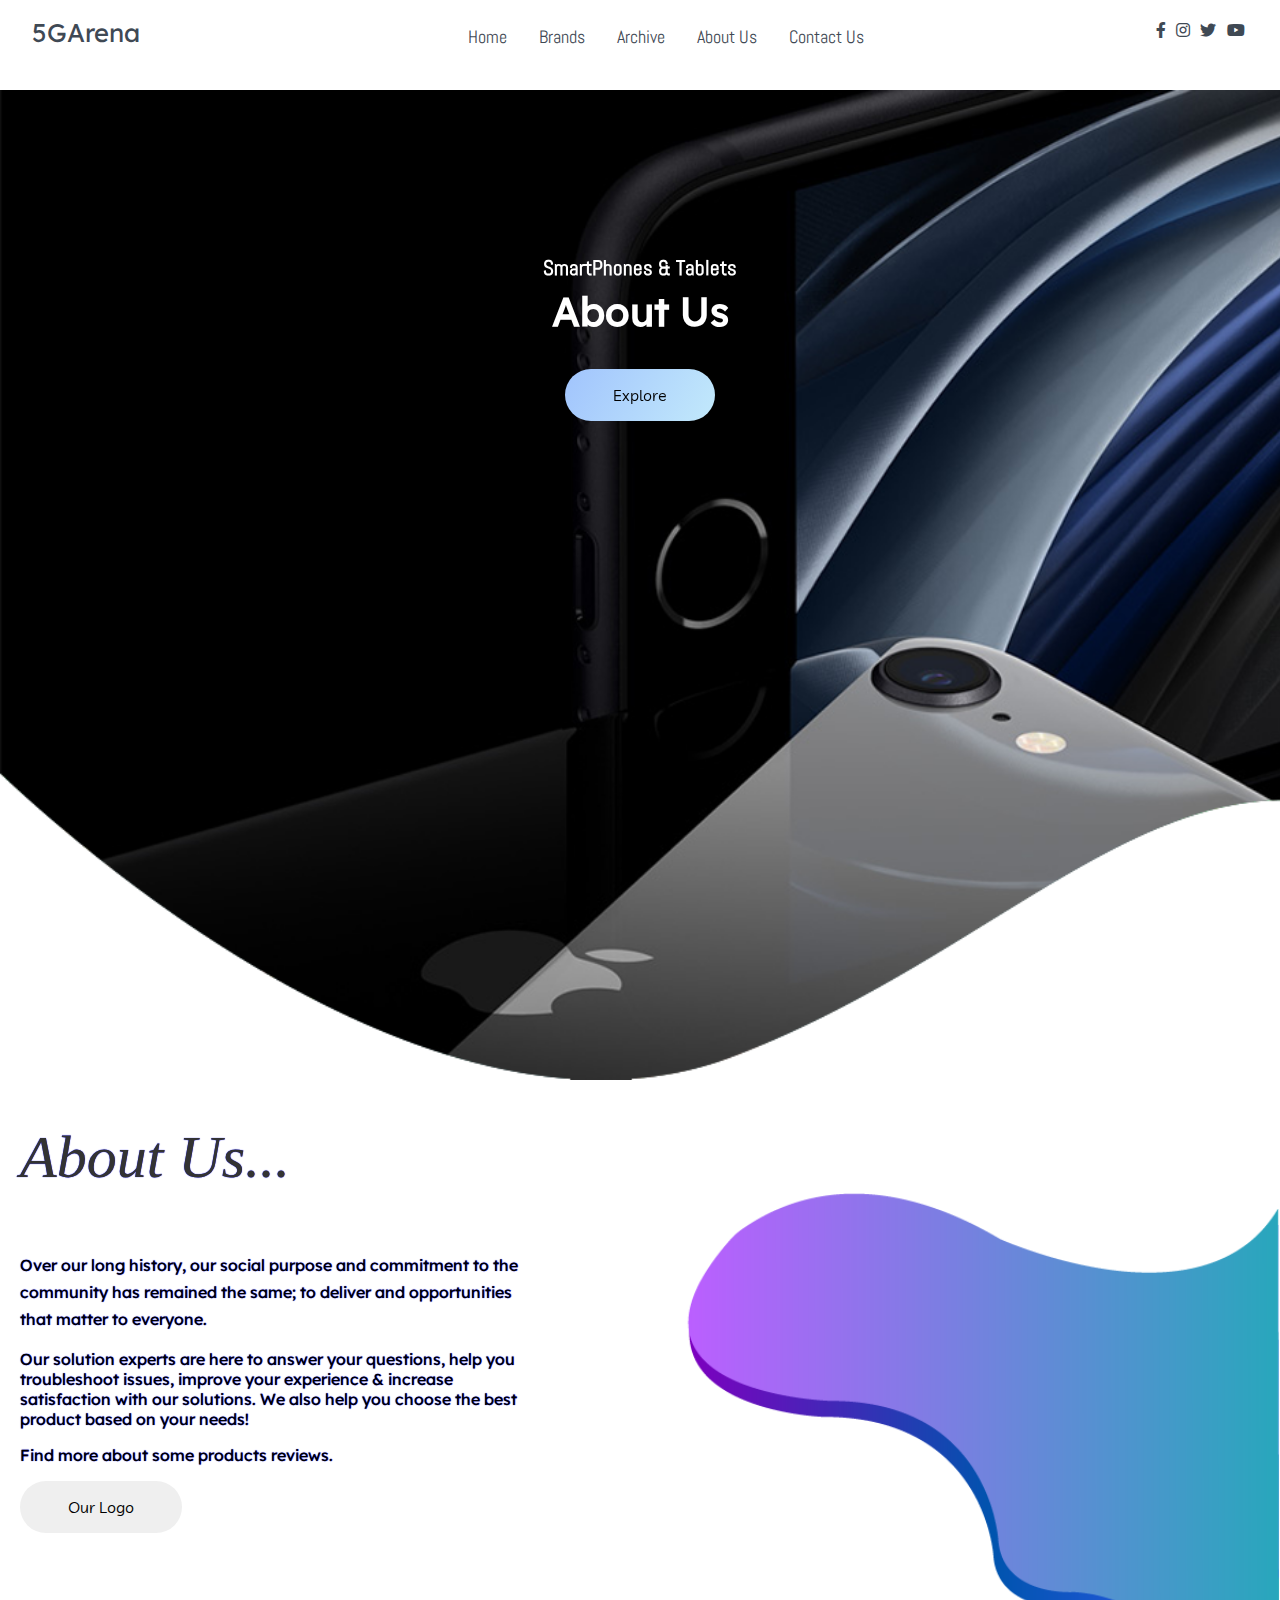
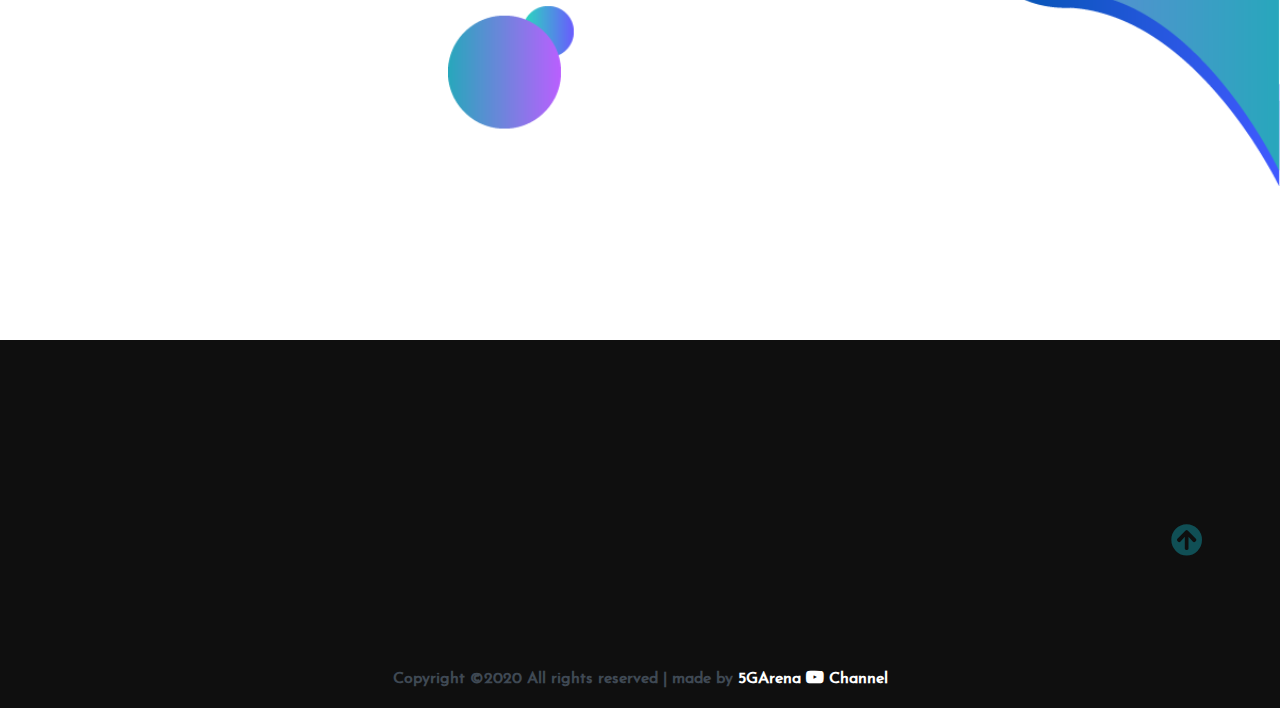
==== about.html @ cb2e3348 "created 'about us' page" ====
<!DOCTYPE html>
<html lang="en">

<head>
    <meta charset="UTF-8">
    <meta name="viewport" content="width=device-width, initial-scale=1.0">
    <meta http-equiv="X-UA-Compatible" content="ie=edge">
    <title>5GArena</title>

    <!-- Font Awesome Icons -->
    <link rel="stylesheet" href="./css/all.css">


    <!-- --------- Owl-Carousel ------------------->
    <link rel="stylesheet" href="./css/owl.carousel.min.css">
    <link rel="stylesheet" href="./css/owl.theme.default.min.css">

    <!-- ------------ AOS Library ------------------------- -->
    <link rel="stylesheet" href="./css/aos.css">

    <!-- Custom Style   -->
    <link rel="stylesheet" href="./css/Style.css">

</head>

<body>

    <!-- ----------------------------  Navigation ---------------------------------------------- -->

    <nav class="nav">
        <div class="nav-menu flex-row">
            <div class="nav-brand">
                <a href="index.html" class="text-gray">5GArena</a>
            </div>
            <div class="toggle-collapse">
                <div class="toggle-icons">
                    <i class="fas fa-bars"></i>
                </div>
            </div>
            <div>
                <ul class="nav-items">
                    <li class="nav-link">
                        <a href="index.html">Home</a>
                    </li>
                    <li class="nav-link">
                        <a href="brands.php">Brands</a>
                    </li>
                    <li class="nav-link">
                        <a href="#">Archive</a>
                    </li>
                    <li class="nav-link">
                        <a href="about.html">About Us</a>
                    </li>
                    <li class="nav-link">
                        <a href="contact.html">Contact Us</a>
                    </li>
                </ul>
            </div>
            <div class="social text-gray">
                <a href="https://www.facebook.com/"><i class="fab fa-facebook-f"></i></a>
                <a href="https://www.instagram.com/"><i class="fab fa-instagram"></i></a>
                <a href="https://twitter.com/"><i class="fab fa-twitter"></i></a>
                <a href="https://www.youtube.com/"><i class="fab fa-youtube"></i></a>
            </div>
        </div>
    </nav>

    <!-- ------------x---------------  Navigation --------------------------x------------------- -->

    <!----------------------------- Main Site Section ------------------------------>

    <main>

        <!------------------------ Site Title ---------------------->

        <section class="site-title">
            <div class="site-background" data-aos="fade-up" data-aos-delay="100">
                <h3>SmartPhones & Tablets</h3>
                <h1>About Us</h1>
                <!--<button class="btn">Explore</button>-->
				<button onclick="location.href='brands.php'" 
								type="button" class="btn">Explore</button>
            </div>
        </section>

        <!------------x----------- Site Title ----------x----------->

        <!-- --------------------- Blog Carousel ----------------- -->

        <section>
            <div class="blog">
				<div id="main">
				<div id="form_sample">
			 </div>
			 <div class="section11">
                    <div class="section11a">
                        <p id="title"><em>About Us...</em></p>
                        <p id="p">Over our long history, our social purpose and commitment to the 
						community has remained the same; to deliver and opportunities that 
						matter to everyone.</p>
                       <p id="p">Our solution experts are here to answer your questions, help you 
					   troubleshoot issues, improve your experience & increase satisfaction 
					   with our solutions. We also help you choose the best product based 
					   on your needs!</p>
                       <p id="p">Find more about some products reviews. </p>
						<button onclick="document.location='logo.html'" class="btn">Our Logo</button>
                    </div>            
                </div>
			 <style>
				.section11{
				width:100%;
				height:350px;
				display: flex;
				margin-top: -40px;
				}
				.section11a{
					margin-top: 23px;
					margin-left: 20px;
					margin-right: 125px;
					width:500px;	
					height: 300px;	
				}
				.section11a a{
					color: #cf6d50;
					background-color: #f1e6b8;
					padding: 10px 20px;
				}
				.section11a p:nth-child(2) {
					line-height: 27px;
				}
				#title{
							font-family: serif;
				font-size: 60px;
				color: #333333;
				text-shadow: 0 0 1px #0000FF;
				}
				#p{
				color: black;
				text-shadow: 0 0 1px #0000FF;
				}
			 </style>
            </div>
        </section>
		
        <!-- ----------x---------- Blog Carousel --------x-------- -->

    </main>

    <!---------------x------------- Main Site Section ---------------x-------------->


    <!-- --------------------------- Footer ---------------------------------------- -->

    <footer class="footer">
        <div class="container">
            <div class="about-us" data-aos="fade-right" data-aos-delay="200">
                <h2>About us</h2>
                <p>Lorem ipsum dolor sit amet consectetur adipisicing elit. Accusantium quia atque nemo ad modi officiis
                    iure, autem nulla tenetur repellendus.</p>
            </div>
            <div class="newsletter" data-aos="fade-right" data-aos-delay="200">
                <h2>Newsletter</h2>
                <p>Stay update with our latest</p>
                <div class="form-element">
                    <input type="text" placeholder="Email"><span><i class="fas fa-chevron-right"></i></span>
                </div>
            </div>
            <div class="instagram" data-aos="fade-left" data-aos-delay="200">
                <h2>Instagram</h2>
                <div class="flex-row">
                    <img src="./assets/instagram/thumb-card3.png" alt="insta1">
                    <img src="./assets/instagram/thumb-card4.png" alt="insta2">
                    <img src="./assets/instagram/thumb-card5.png" alt="insta3">
                </div>
                <div class="flex-row">
                    <img src="./assets/instagram/thumb-card6.png" alt="insta4">
                    <img src="./assets/instagram/thumb-card7.png" alt="insta5">
                    <img src="./assets/instagram/thumb-card8.png" alt="insta6">
                </div>
            </div>
            <div class="follow" data-aos="fade-left" data-aos-delay="200">
                <h2>Follow us</h2>
                <p>Let us be Social</p>
                <div>
                    <i class="fab fa-facebook-f"></i>
                    <i class="fab fa-twitter"></i>
                    <i class="fab fa-instagram"></i>
                    <i class="fab fa-youtube"></i>
                </div>
            </div>
        </div>
        <div class="rights flex-row">
            <h4 class="text-gray">
                Copyright ©2020 All rights reserved | made by
                <a href="https://www.youtube.com/" target="_black">5GArena <i class="fab fa-youtube"></i>
                    Channel</a>
            </h4>
        </div>
        <div class="move-up">
            <span><i class="fas fa-arrow-circle-up fa-2x"></i></span>
        </div>
    </footer>

    <!-- -------------x------------- Footer --------------------x------------------- -->

    <!-- Jquery Library file -->
    <script src="./js/Jquery3.4.1.min.js"></script>

    <!-- --------- Owl-Carousel js ------------------->
    <script src="./js/owl.carousel.min.js"></script>

    <!-- ------------ AOS js Library  ------------------------- -->
    <script src="./js/aos.js"></script>

    <!-- Custom Javascript file -->
    <script src="./js/main.js"></script>
</body>

</html>
---- css/Style.css ----
@import url('../css/fonts.css');


html, body{
    margin: 0%;
    box-sizing: border-box;
    overflow-x: hidden;
}

:root{

    /*      Theme colors        */
    --text-gray: #3f4954;
    --text-light : #686666da;
    --bg-color: #0f0f0f;
    --white: #ffffff;
    --midnight: #104f55;

    /* gradient color   */
    --sky: linear-gradient(120deg, #a1c4fd 0%, #c2e9fb 100%);

    /*      theme font-family   */
    --Abel: 'Abel', cursive;
    --Anton: 'Anton', cursive;
    --Josefin : 'Josefin', cursive;
    --Lexend: 'Lexend', cursive;
    --Livvic : 'Livvic', cursive;
}


/* ---------------- Global Classes ---------------*/

a{
    text-decoration: none;
    color: var(--text-gray);
}

.flex-row{
    display: flex;
    flex-direction: row;    
    flex-wrap: wrap;
}

ul{
    list-style-type: none;
}

h1{
    font-family: var(--Lexend);
    font-size: 2.5rem;
}

h2{
    font-family: var(--Lexend);
}

h3{
    font-family: var(--Abel);
    font-size: 1.3rem;
}

button.btn{
    border: none;
    border-radius: 2rem;
    padding: 1rem 3rem;
    font-size: 1rem;
    font-family: var(--Livvic);
    cursor: pointer;
}

span{
    font-family: var(--Abel);
}

.container{
    margin: 0 5vw;
}

.text-gray{
    color: var(--text-gray);
}

p{
    font-family: var(--Lexend);
    color: var(--text-light);
}

/* ------x------- Global Classes -------x-------*/

/* --------------- navbar ----------------- */

.nav{
    background: white;
    padding: 0 2rem;
    height: 0rem;
    min-height: 10vh;
    overflow: hidden;
    transition: height 1s ease-in-out;
}

.nav .nav-menu{    
    justify-content: space-between;
}

.nav .toggle-collapse{
    position: absolute;
    top: 0%;
    width: 90%;
    cursor: pointer;
    display: none;
}

.nav .toggle-collapse .toggle-icons{
    display: flex;
    justify-content: flex-end;
    padding: 1.7rem 0;
}

.nav .toggle-collapse .toggle-icons i{
    font-size: 1.4rem;
    color: var(--text-gray);
}

.collapse{
    height: 30rem;
}

.nav .nav-items{
    display: flex;
    margin: 0;
}

.nav .nav-items .nav-link{
    padding: 1.6rem 1rem;
    font-size: 1.1rem;
    position: relative;
    font-family: var(--Abel);
    font-size: 1.1rem;
}

.nav .nav-items .nav-link:hover{
    background-color: var(--midnight);
}

.nav .nav-items .nav-link:hover a{
    color: var(--white);
}

.nav .nav-brand a{
    font-size: 1.6rem;
    padding: 1rem 0;
    display: block;
    font-family: var(--Lexend);
    font-size: 1.6rem;
}

.nav .social{
    padding: 1.4rem 0
}

.nav .social i{
    padding: 0 .2rem;
}

.nav .social i:hover{
    color: #a1c4cf;
}

/* -------x------- navbar ---------x------- */


/* ----------------- Main Content----------- */

/* --------------- Site title ---------------- */
main .site-title{
    background: url('../assets/Background-image.png');
    background-size: cover;
    height: 110vh;
    display: flex;
    justify-content: center;
}

main .site-title .site-background{
    padding-top: 10rem;
    text-align: center;
    color: var(--white);
}

main .site-title h1, h3{
    margin: .3rem;
}

main .site-title .btn{
    margin: 1.8rem;
    background: var(--sky);
}

main .site-title .btn:hover{
    background: transparent;
    border: 1px solid var(--white);
    color: var(--white);
}

/* --------x------ Site title --------x------- */

/* --------------- Blog Carousel ------------ */

main .blog{
    background: url('../assets/Abract01.png');
    background-repeat: no-repeat;
    background-position: right;
    height: 100vh;
    width: 100%;
    background-size: 65%;
}

main .blog .blog-post{
    padding-top: 6rem;
}

main .blog-post .blog-content{
    display: flex;
    flex-direction: column;
    text-align: center;
    width: 80%;
    margin: 3rem 2rem;
    box-shadow: 0 15px 20px rgba(0, 0, 0, 0.2);
}

main .blog-content .blog-title{
    padding: 2rem 0;
}

main .blog-content .btn-blog{
    padding: .7rem 2rem;
    background: var(--sky);
    margin: .5rem;
}

main .blog-content span{
    display: block;
}

section .container .owl-nav{
    position: absolute;
    top: 0%;
    margin: 0 auto;
    width: 100%;
}

.owl-nav .owl-prev .owl-nav-prev,
.owl-nav .owl-next .owl-nav-next{
    color: var(--text-gray);
    background: transparent;
    font-size: 2rem;
}

.owl-theme .owl-nav [class*='owl-']:hover{
    background: transparent;
    color: var(--midnight);
}

.owl-theme .owl-nav [class*='owl-']{
    outline: none;
}


/* -------x------- Blog Carousel -----x------ */

/* ---------------- Site Content ----------------*/

main .site-content{
    display: grid;
    grid-template-columns: 70% 30%;
}

main .post-content{
    width: 100%;
    
}

main .site-content .post-content > .post-image, .post-title{
    padding: 1rem 2rem;
    position: relative;
}

main .site-content .post-content > .post-image .post-info{
    background: var(--sky);
    padding: 1rem;
    position: absolute;
    bottom: 0%;
    left: 20vw;
    border-radius: 3rem;
}

main .site-content .post-content > .post-image > div{
    overflow: hidden;
}

main .site-content .post-content > .post-image .img{
    width: 100%;
    transition: all 1s ease;
}

main .site-content .post-content > .post-image .img:hover{
    transform: scale(1.3);
}

main .site-content .post-content > .post-image .post-info span{
    margin: 0 .5rem;
}

main .post-content .post-title a{
    font-family: var(--Anton);
    font-size: 1.5rem;
}

.site-content .post-content .post-title .post-btn{
    border-radius: 0;
    padding: .7rem 1.5rem;
    background: var(--sky);
}

.site-content .pagination{
    justify-content: center;
    color: var(--text-gray);
    margin: 4rem 0;
}

.site-content .pagination a{
    padding: .6rem .9rem;
    border-radius: 2rem;
    margin: 0 .3rem;
    font-family: var(--Lexend);
}

.site-content .pagination .pages{
    background: var(--text-gray);
    color: var(--white);
}

/* -------x-------- Site Content --------x-------*/


/* --------------- Sidebar ----------------------- */

.site-content > .sidebar .category-list{
    font-family: var(--Livvic);   
}

.site-content > .sidebar .category-list .list-items{
    background: var(--sky);
    padding: .4rem 1rem;
    margin: .8rem 0;
    border-radius: 3rem;
    width: 70%;
    display: flex;
    justify-content: space-between;
}

.site-content > .sidebar .category-list .list-items a{
    color:  black;
}

.site-content .sidebar .popular-post .post-content{
    padding: 1rem 0;
}

.site-content .sidebar .popular-post h2{
    padding-top: 8rem;
}

.site-content .sidebar .popular-post .post-info{
    padding: .4rem .1rem !important;
    bottom: 0rem !important;
    left: 1.5rem !important;
    border-radius: 0rem !important;
    background: white !important;
}

.site-content .sidebar .popular-post .post-title a{
    font-size: 1rem;
}

.site-content .sidebar .newsletter{
    padding-top: 10rem;
}

.site-content .sidebar .newsletter .form-element{
    padding: .5rem 2rem;
}

.site-content .sidebar .newsletter .input-element{
    width: 80%;
    height: 1.9rem;
    padding: .3rem .5rem;
    font-family: var(--Lexend);
    font-size: 1rem;
}

.site-content .sidebar .newsletter .form-btn{
    border-radius: 0;
    padding: .8rem 32%;
    margin: 1rem 0;
    background: var(--sky);
}

.site-content .sidebar .popular-tags{
    padding: 5rem 0;
}

.site-content .sidebar .popular-tags .tags .tag{
    background: var(--sky);
    padding: .4rem 1rem;
    border-radius: 3rem;
    margin: .4rem .6rem;
}


/* -------x------- Sidebar -----------x----------- */

/* ---------x------- Main Content -----x----- */


/* ----------------- Footer --------------------- */

footer.footer{
    height: 100%;
    background: var(--bg-color);
    position: relative;
}

footer.footer .container{
    display: grid;
    grid-template-columns: repeat(4, 1fr);
}

footer.footer .container > div{
    flex-grow: 1;
    flex-basis: 0;
    padding: 3rem .9rem;
}

footer.footer .container h2{
    color: var(--white);
}

footer.footer .newsletter .form-element{
    background: black;
    display: inline-block;
}

footer.footer .newsletter .form-element input{
    padding: .5rem .7rem;
    border: none;
    background: transparent;
    color: white;
    font-family: var(--Josefin);
    font-size: 1rem;
    width: 74%;
}

footer.footer .newsletter .form-element span{
    background: var(--sky);
    padding: .5rem .7rem;
    cursor: pointer;
}

footer.footer .instagram div > img{
    display: inline-block;
    width: 25%;
    height: 50%;
    margin: .3rem .4rem;
}

footer.footer .follow div i{
    color: var(--white);
    padding: 0 .4rem;
}

footer.footer .rights{
    justify-content: center;
    font-family: var(--Josefin);
}

footer.footer .rights h4 a{
    color: var(--white);
}

footer.footer .move-up{
    position: absolute;
    right: 6%;
    top: 50%;
}

footer.footer .move-up span{
    color: var(--midnight);
}

footer.footer .move-up span:hover{
    color: var(--white);
    cursor: pointer;
}

/* ---------x------- Footer ----------x---------- */

/*              Viewport less then or equal to 1130px            */

@media only screen and (max-width: 1130px){
    .site-content .post-content > .post-image .post-info{
        left: 2rem !important;
        bottom: 1.2rem !important;
        border-radius: 0% !important;
    }

    .site-content .sidebar .popular-post .post-info{
        display: none !important;
    }

    footer.footer .container{
        grid-template-columns: repeat(2, 1fr);
    }

}

/*      x       Viewport less then or equal to 1130px    x     */


/*              Viewport less then or equal to 750px            */

@media only screen and (max-width: 750px){
    .nav .nav-menu, .nav .nav-items{
        flex-direction: column;
    }

    .nav .toggle-collapse{
        display: initial;
    }

    main .site-content{
        grid-template-columns: 100%;
    }

    footer.footer .container{
        grid-template-columns: repeat(1, 1fr);
    }

}


/*        x      Viewport less then or equal to 750px       x     */


/*              Viewport less then or equal to 520px            */

@media only screen and (max-width: 520px){
    main .blog{
        height: 125vh;
    }

    .site-content .post-content > .post-image .post-info{
        display: none;
    }

    footer.footer .container > div{
        padding:  1rem .9rem !important;
    }

    footer .rights{
        padding: 0 1.4rem;
        text-align: center;
    }

    nav .toggle-collapse{
        width: 80% !important;
    }

}

/*        x      Viewport less then or equal to 520px       x     */
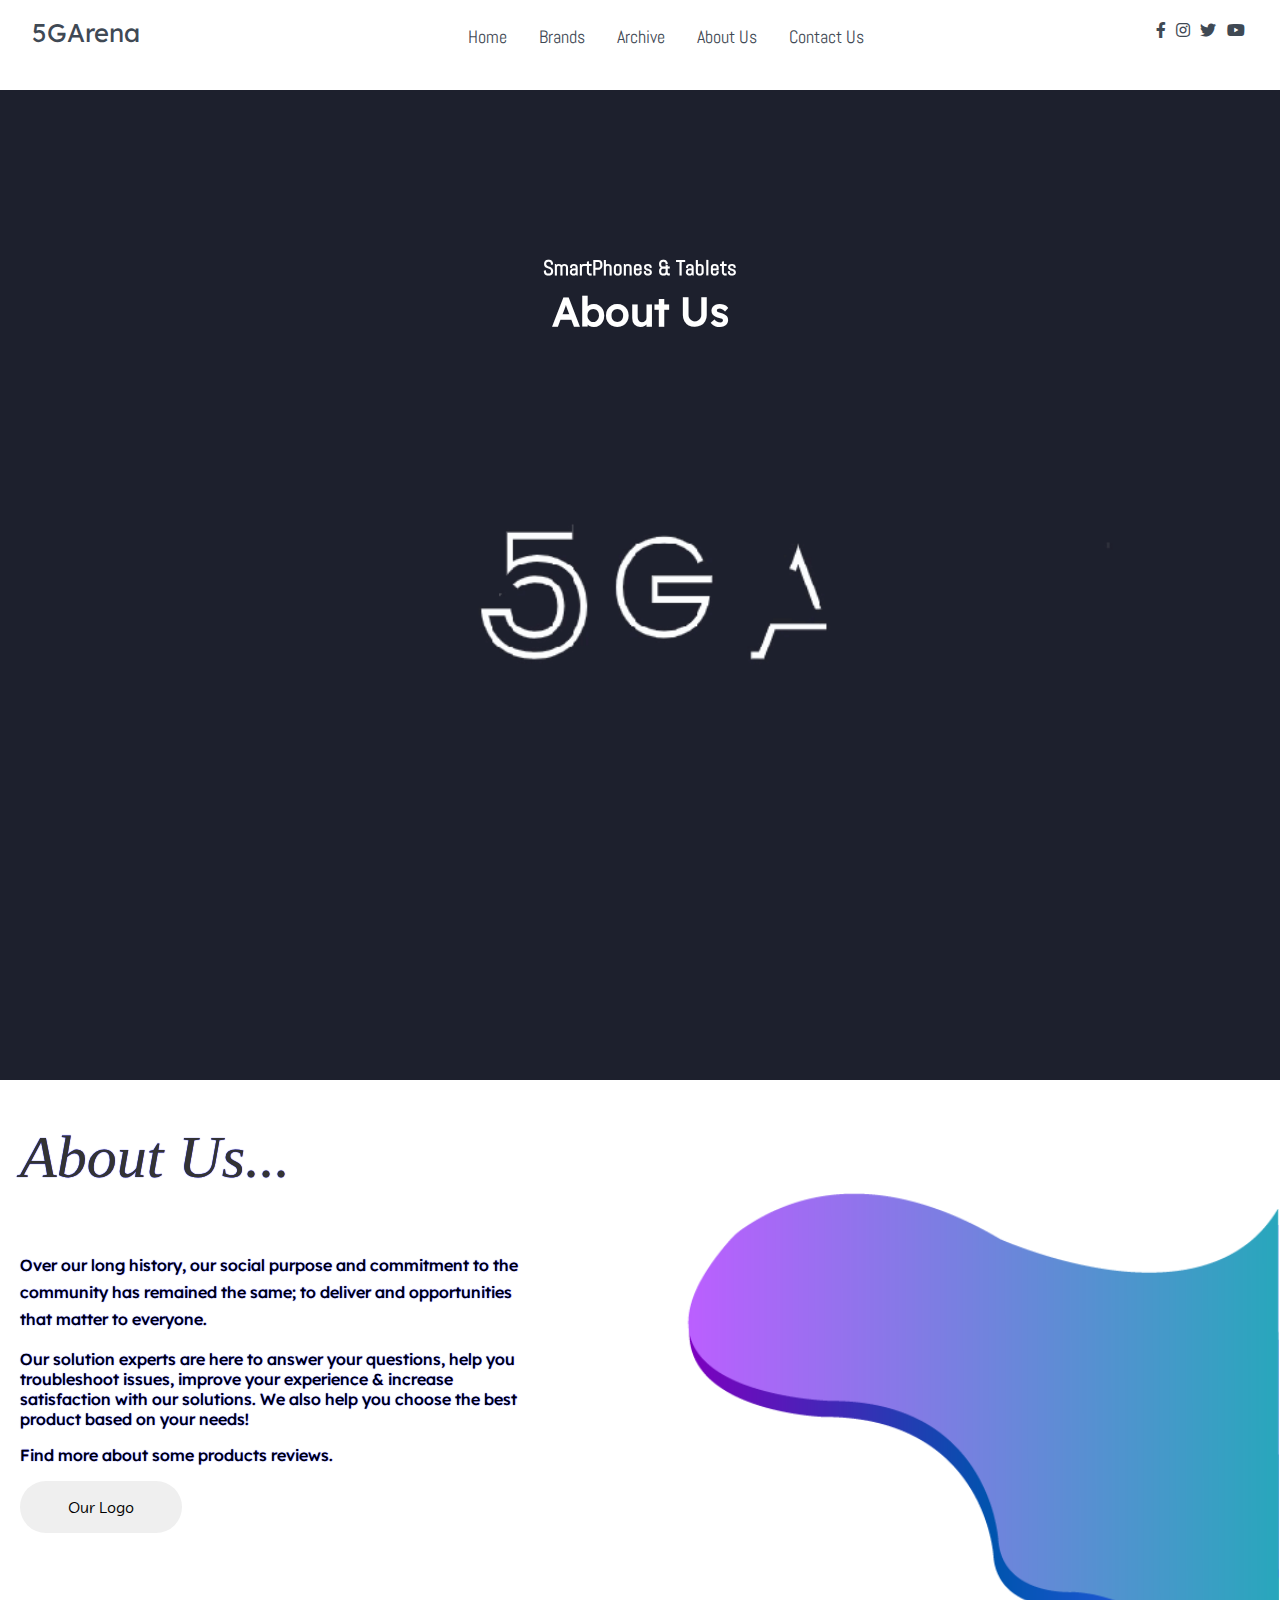
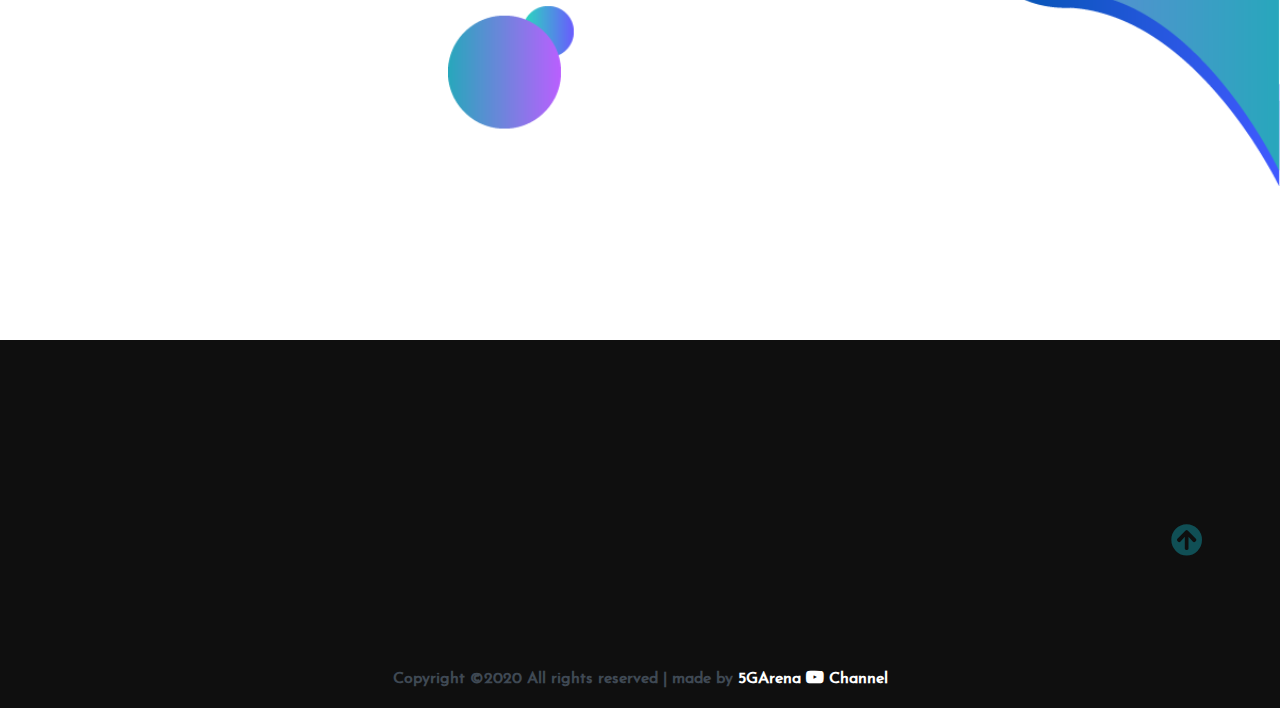
==== commit a8e809af: "created our logo in svg format including animations" ====
--- a/about.html
+++ b/about.html
@@ -77,9 +77,9 @@
             <div class="site-background" data-aos="fade-up" data-aos-delay="100">
                 <h3>SmartPhones & Tablets</h3>
                 <h1>About Us</h1>
-                <!--<button class="btn">Explore</button>-->
+                <!--<button class="btn">Explore</button>
 				<button onclick="location.href='brands.php'" 
-								type="button" class="btn">Explore</button>
+								type="button" class="btn">Explore</button>-->
             </div>
         </section>
 
@@ -202,6 +202,16 @@
     </footer>
 
     <!-- -------------x------------- Footer --------------------x------------------- -->
+	
+	<style>
+	main .site-title{
+    background: url('./assets/Logo 720p.gif');
+    background-size: cover;
+    height: 110vh;
+    display: flex;
+    justify-content: center;
+}
+	</style>
 
     <!-- Jquery Library file -->
     <script src="./js/Jquery3.4.1.min.js"></script>
